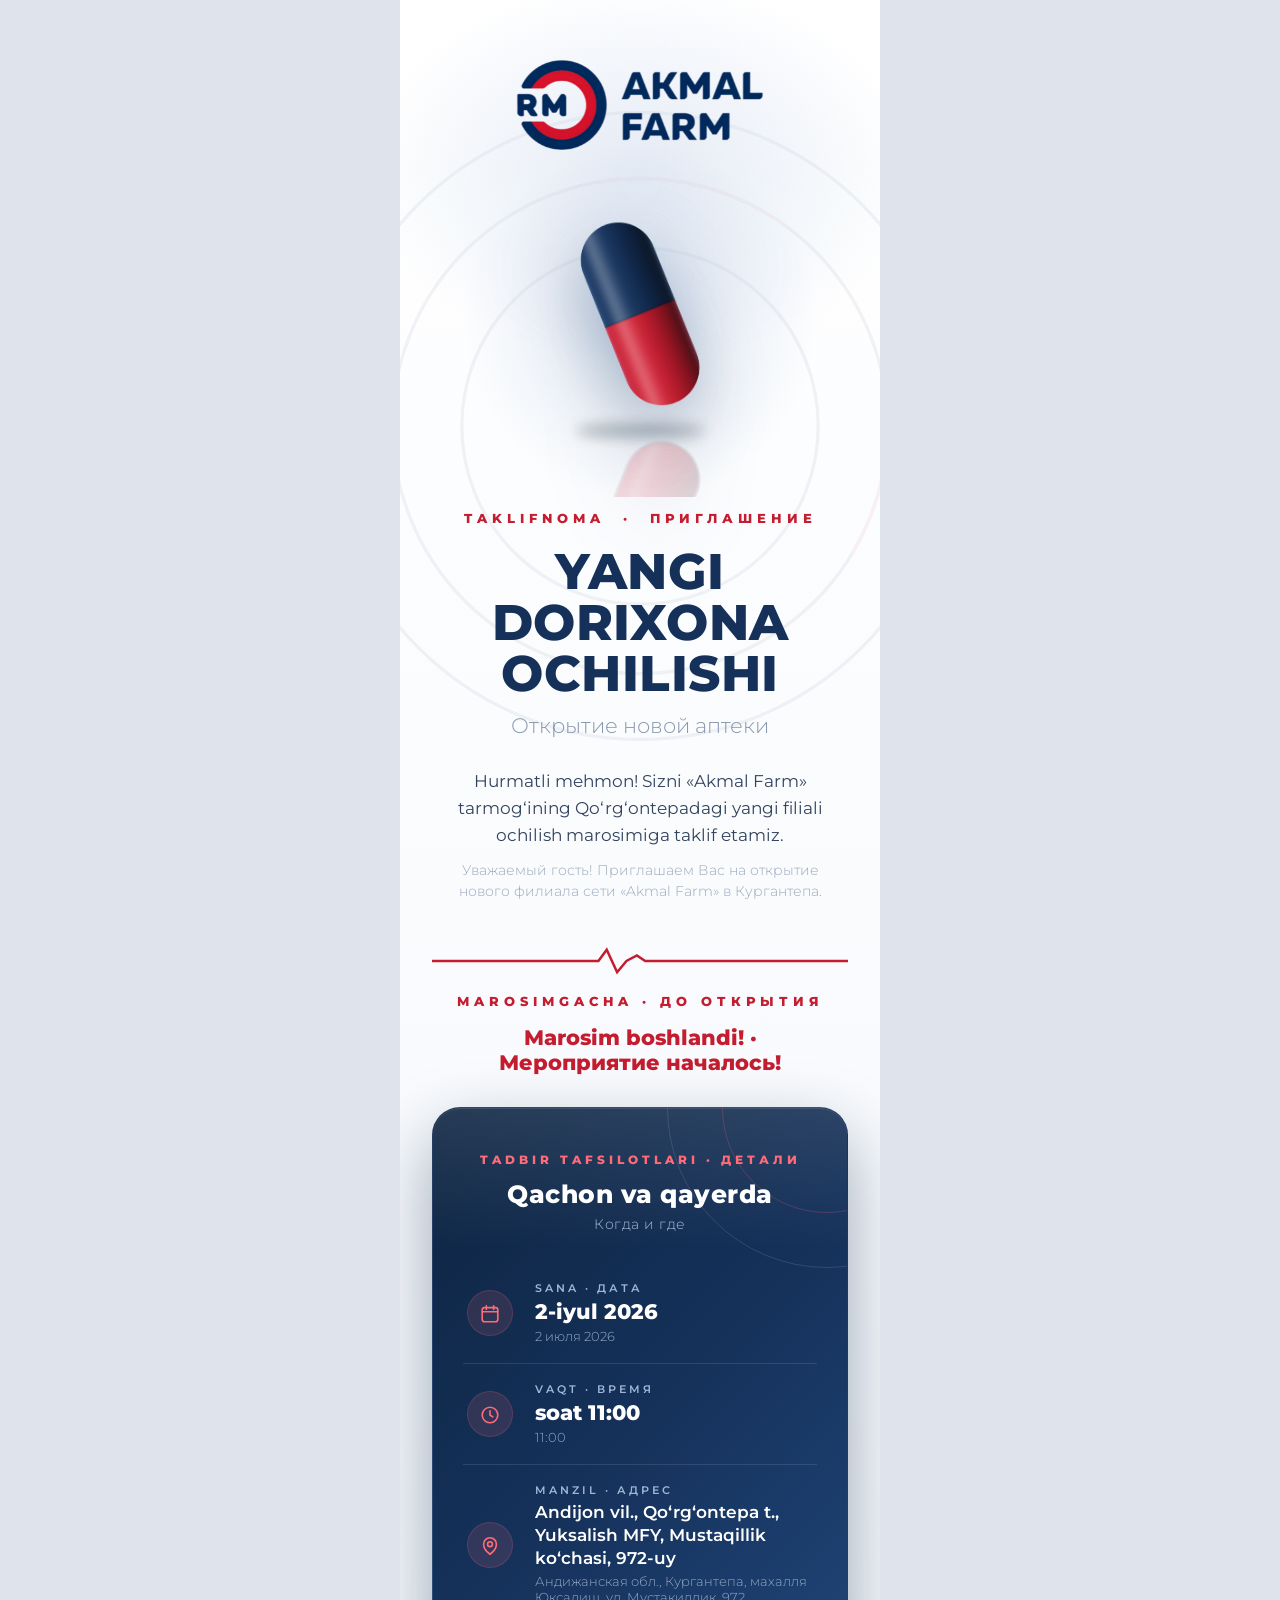
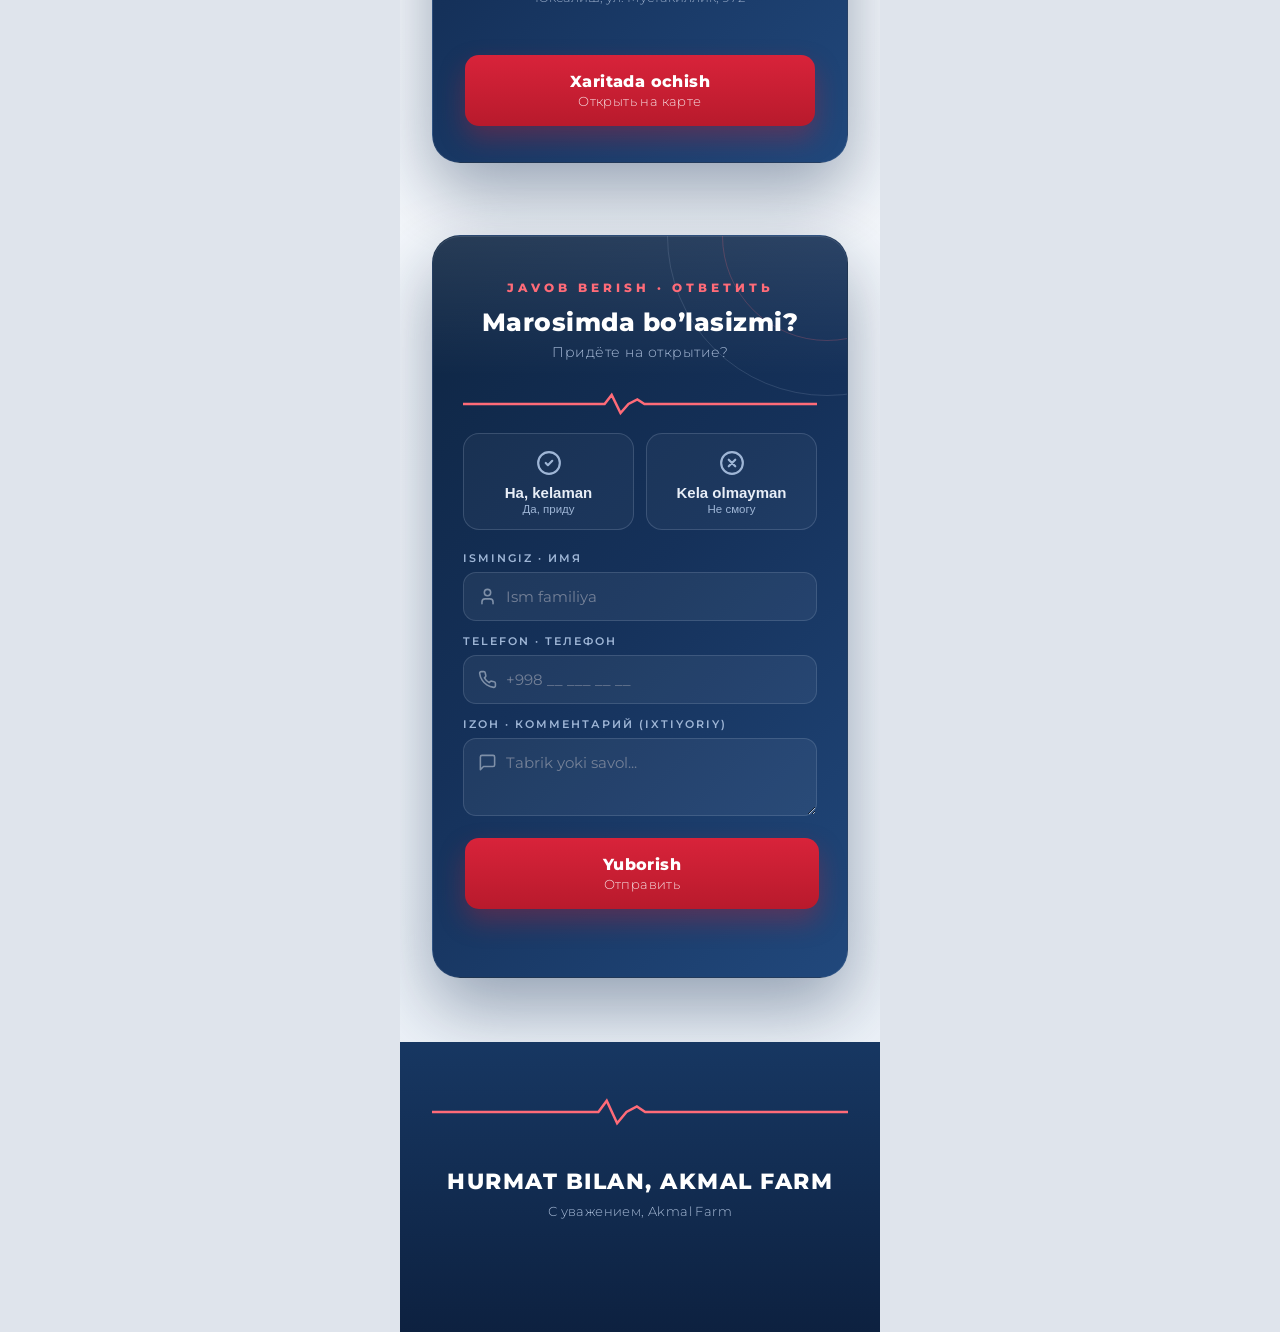
==== index.html @ 8a9b56ef "style: remove add-to-calendar, keep only the countdown" ====
<!DOCTYPE html><html lang="uz"><head><meta charset="UTF-8">
<meta name="viewport" content="width=device-width,initial-scale=1">
<title>Akmal Farm — Taklifnoma</title>

<style>
@font-face{font-family:'Mont';font-weight:300;font-style:normal;src:url([data-uri]) format('truetype');}
@font-face{font-family:'Mont';font-weight:400;font-style:normal;src:url([data-uri]) format('truetype');}
@font-face{font-family:'Mont';font-weight:600;font-style:normal;src:url([data-uri]) format('truetype');}
@font-face{font-family:'Mont';font-weight:800;font-style:normal;src:url([data-uri]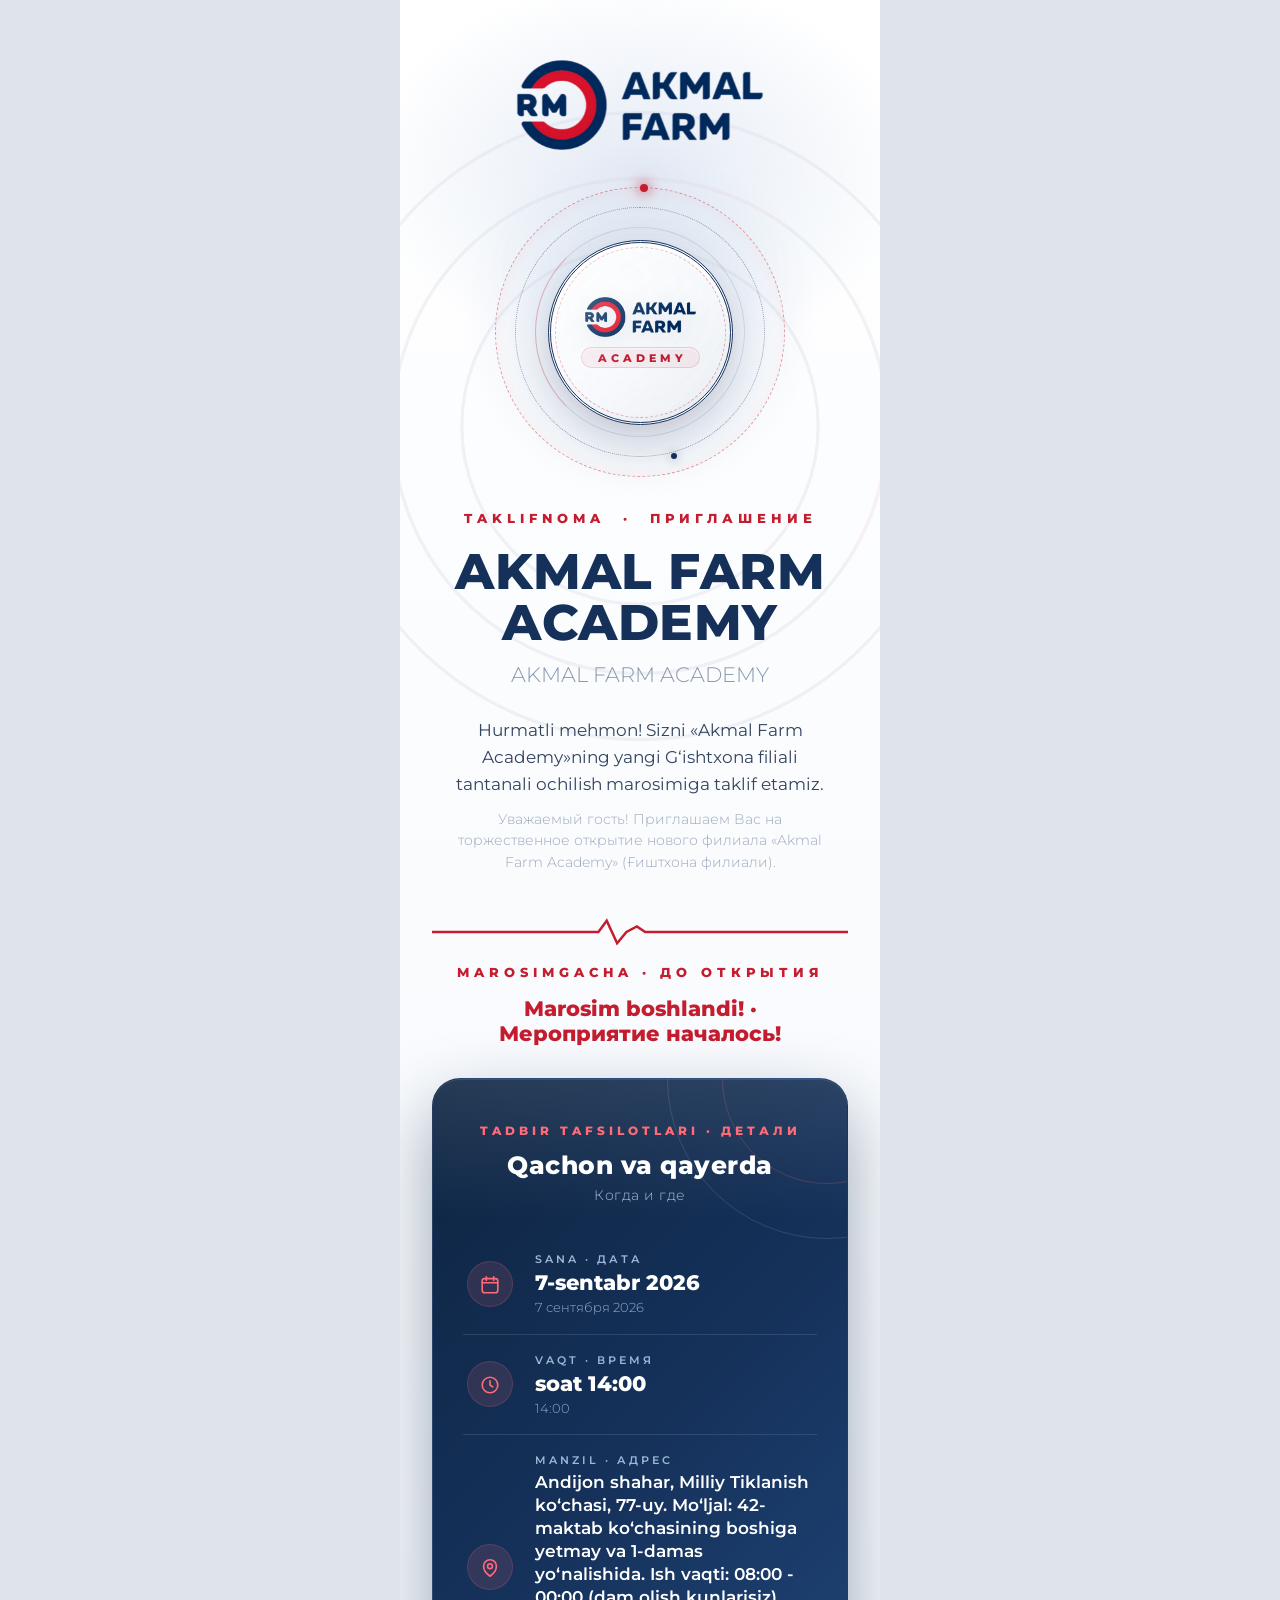
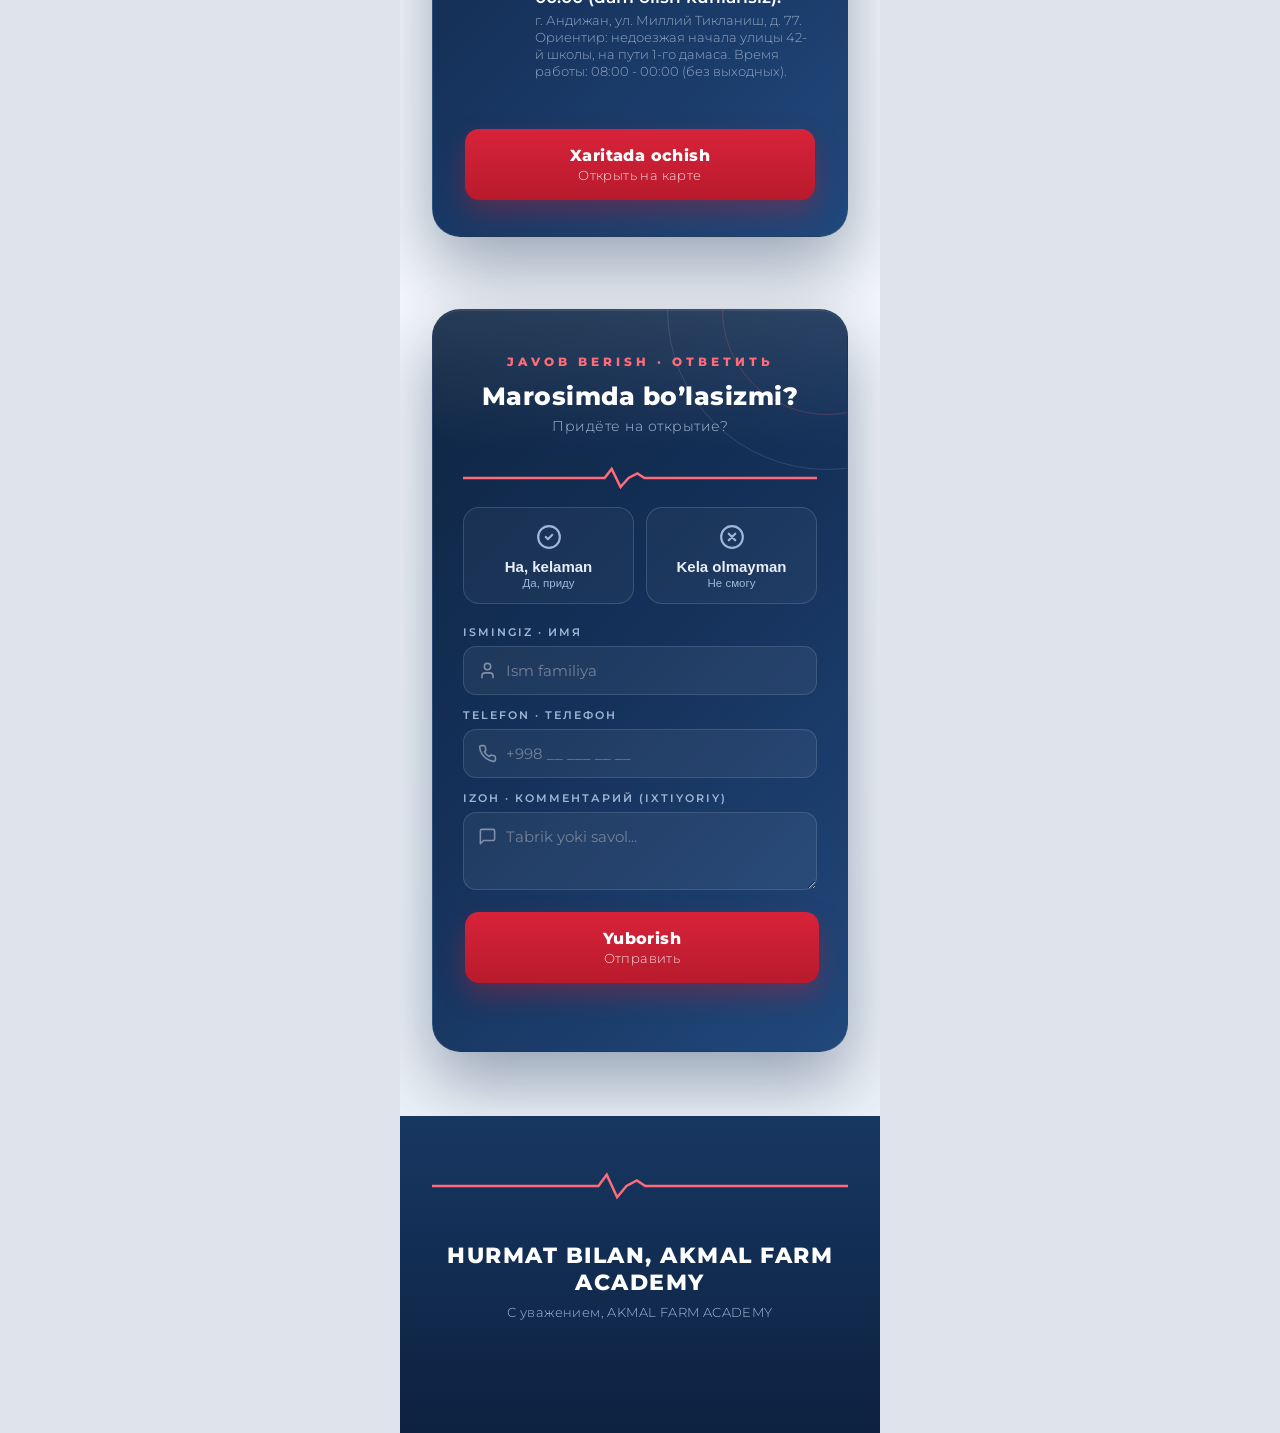
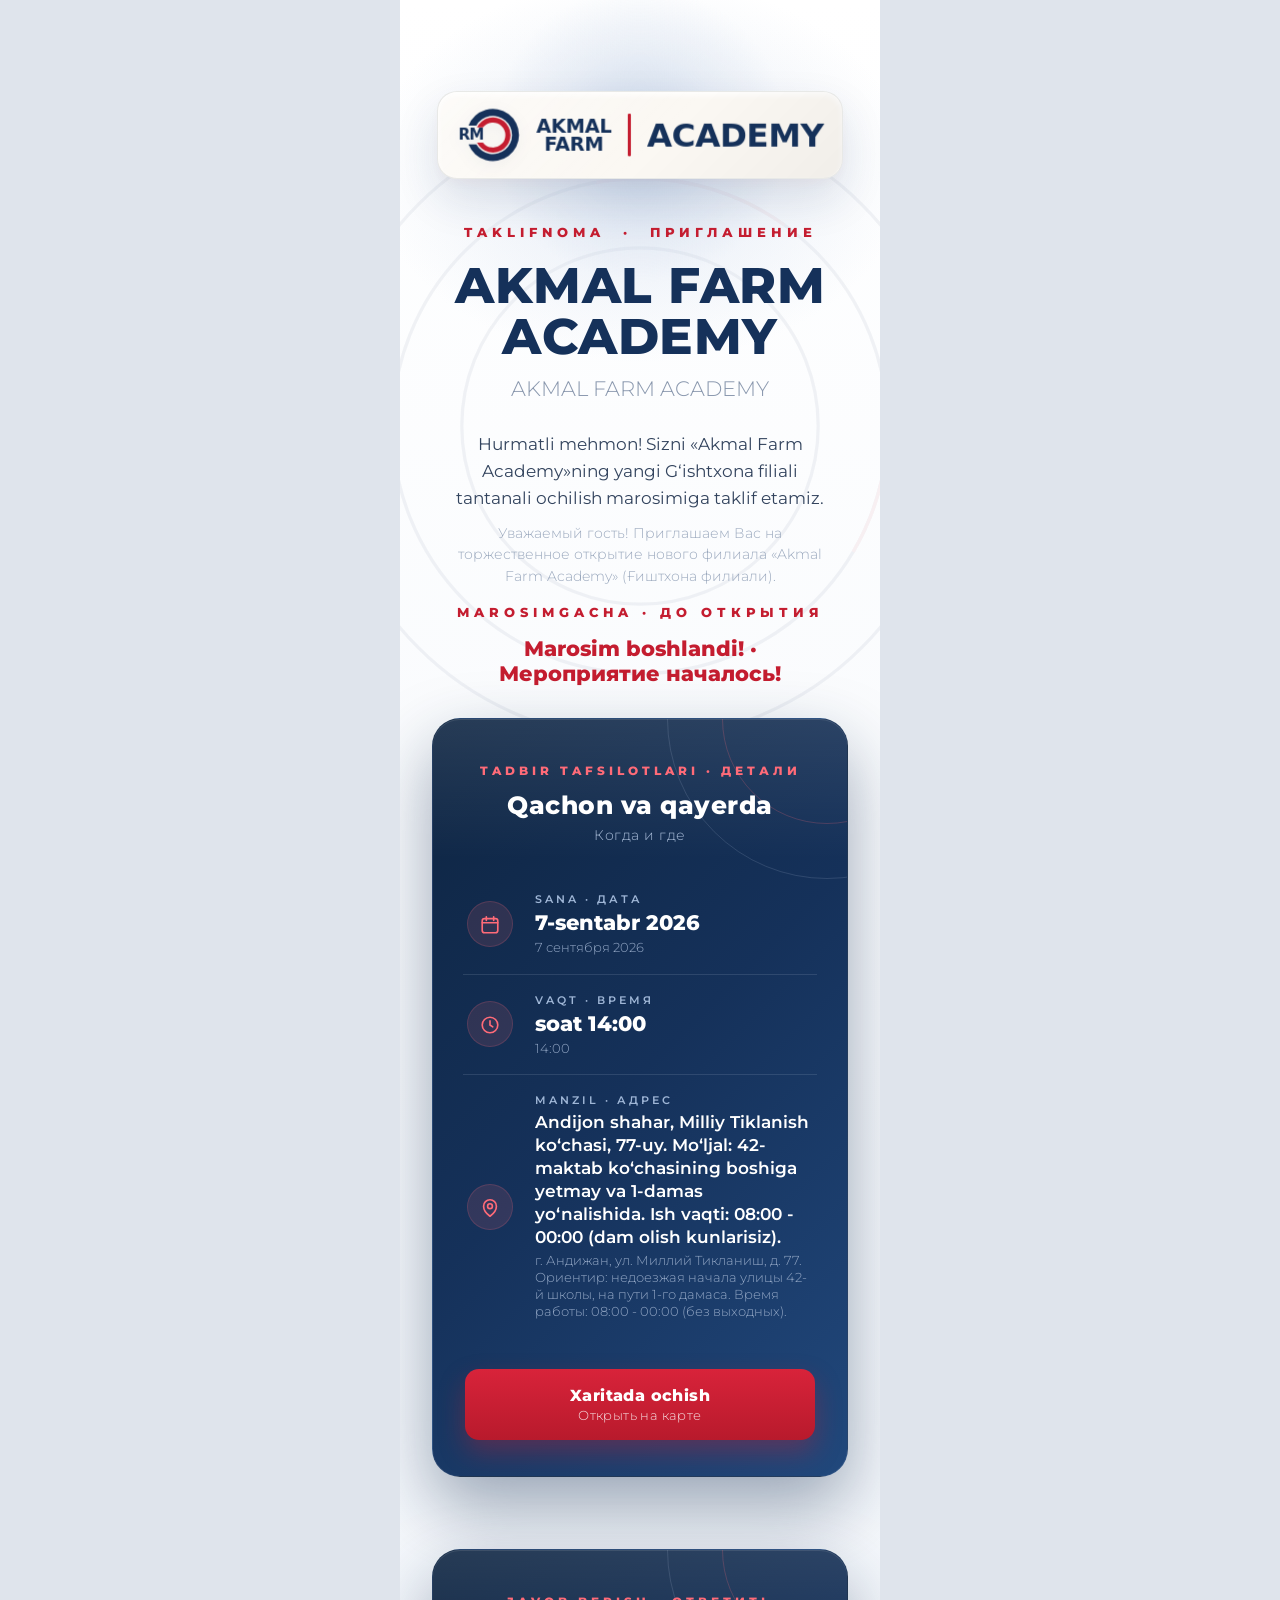
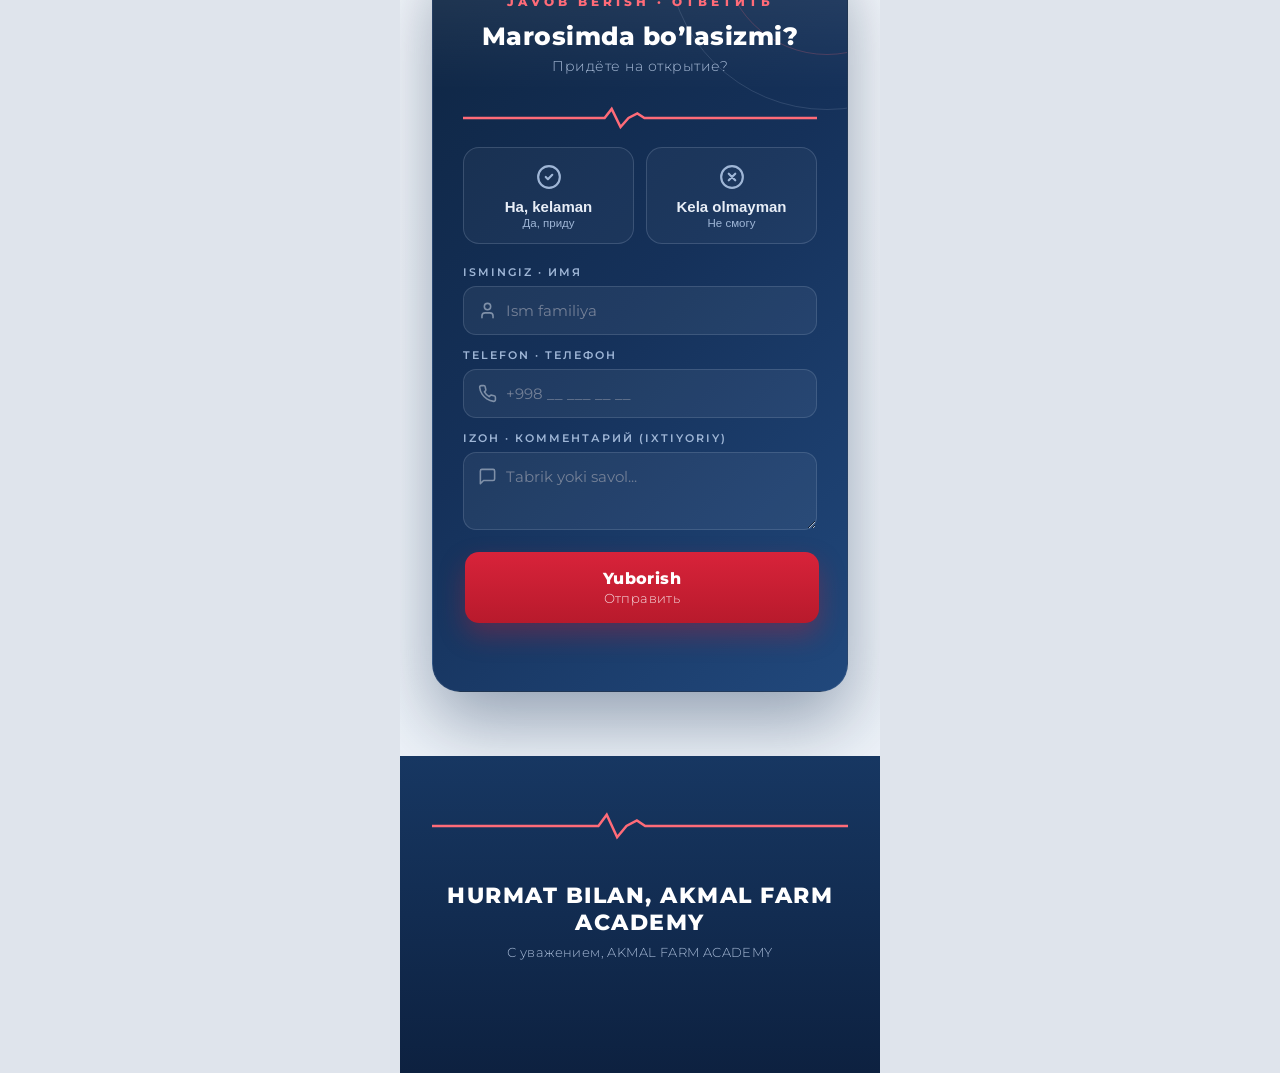
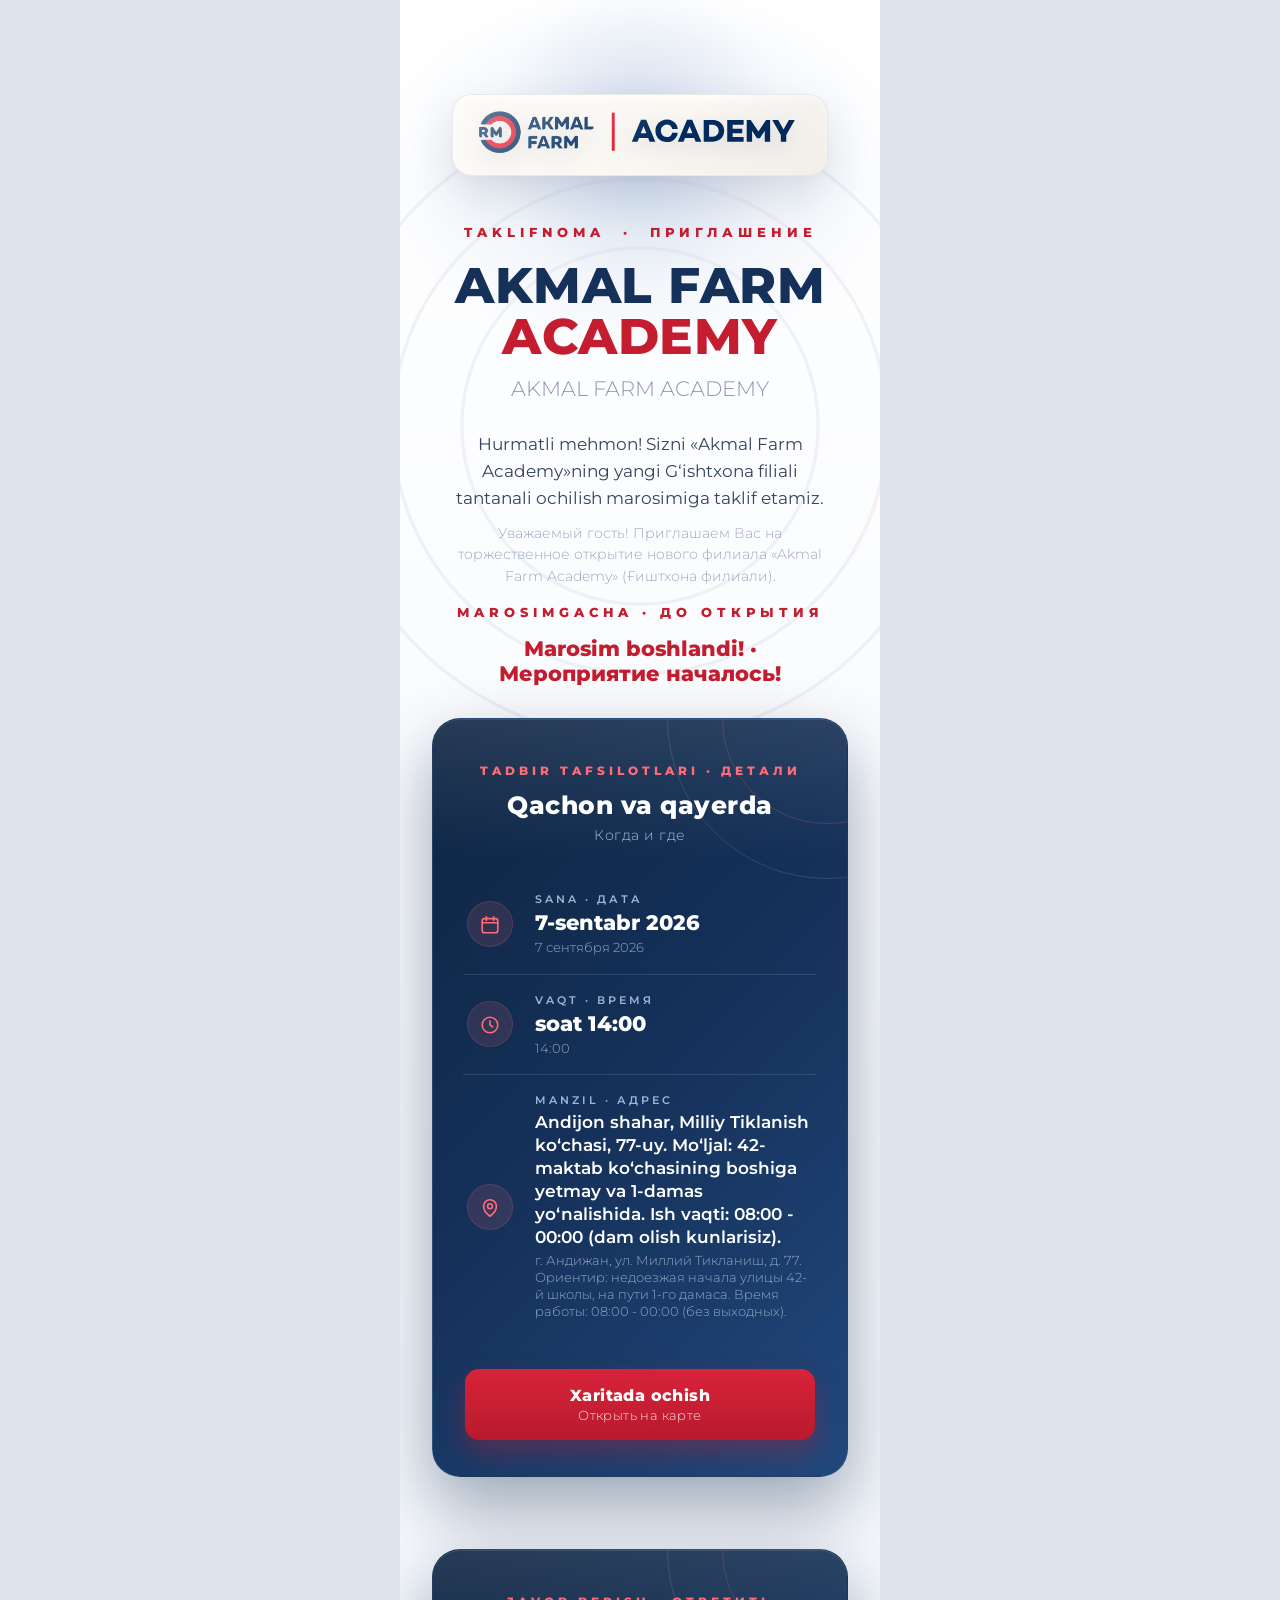
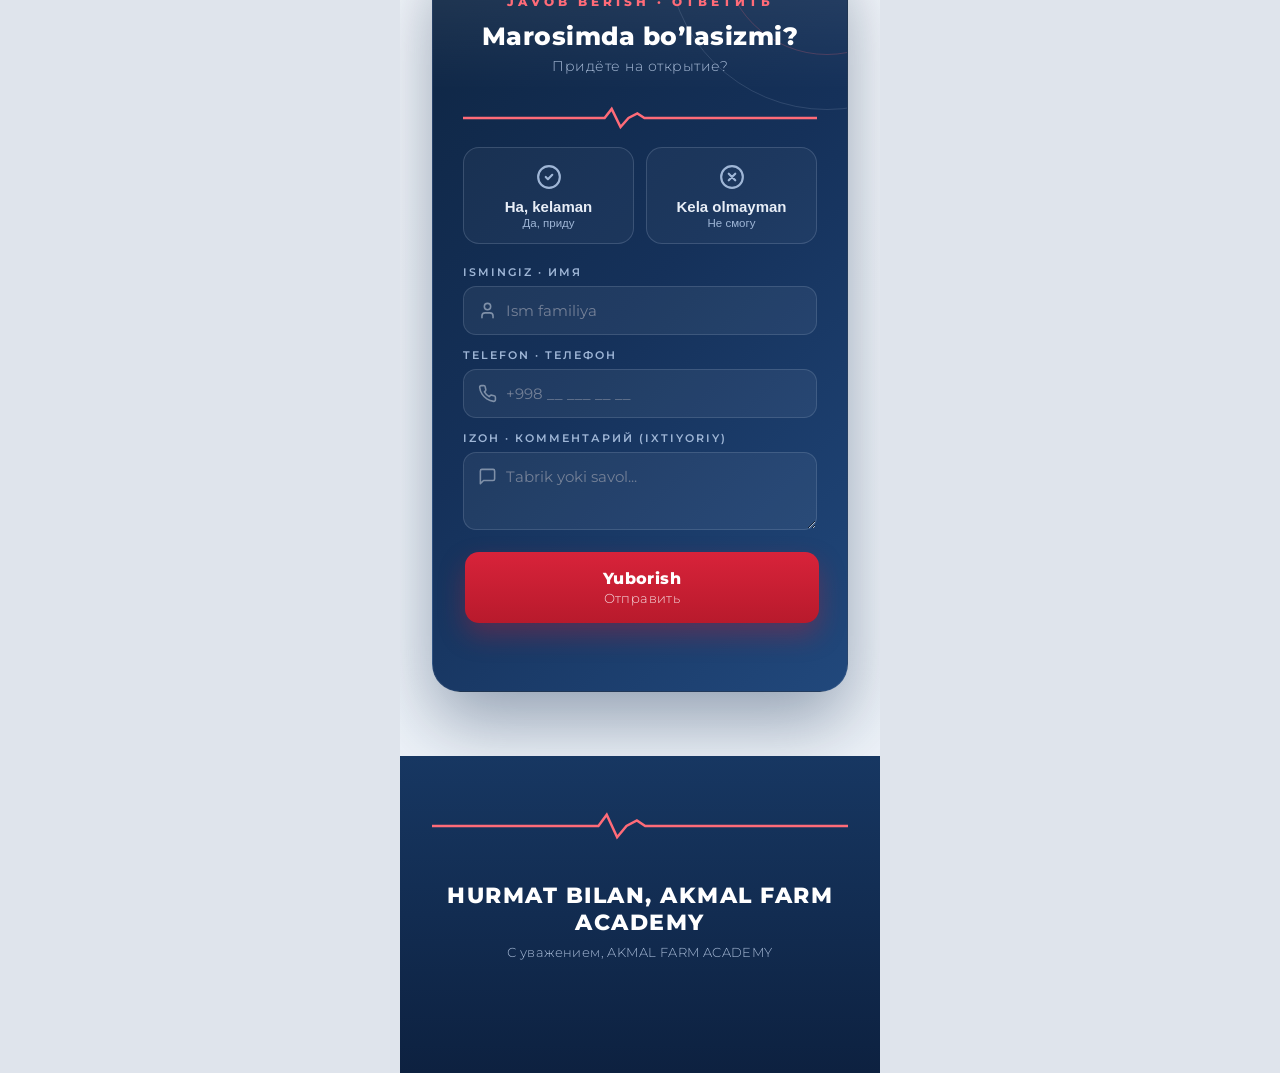
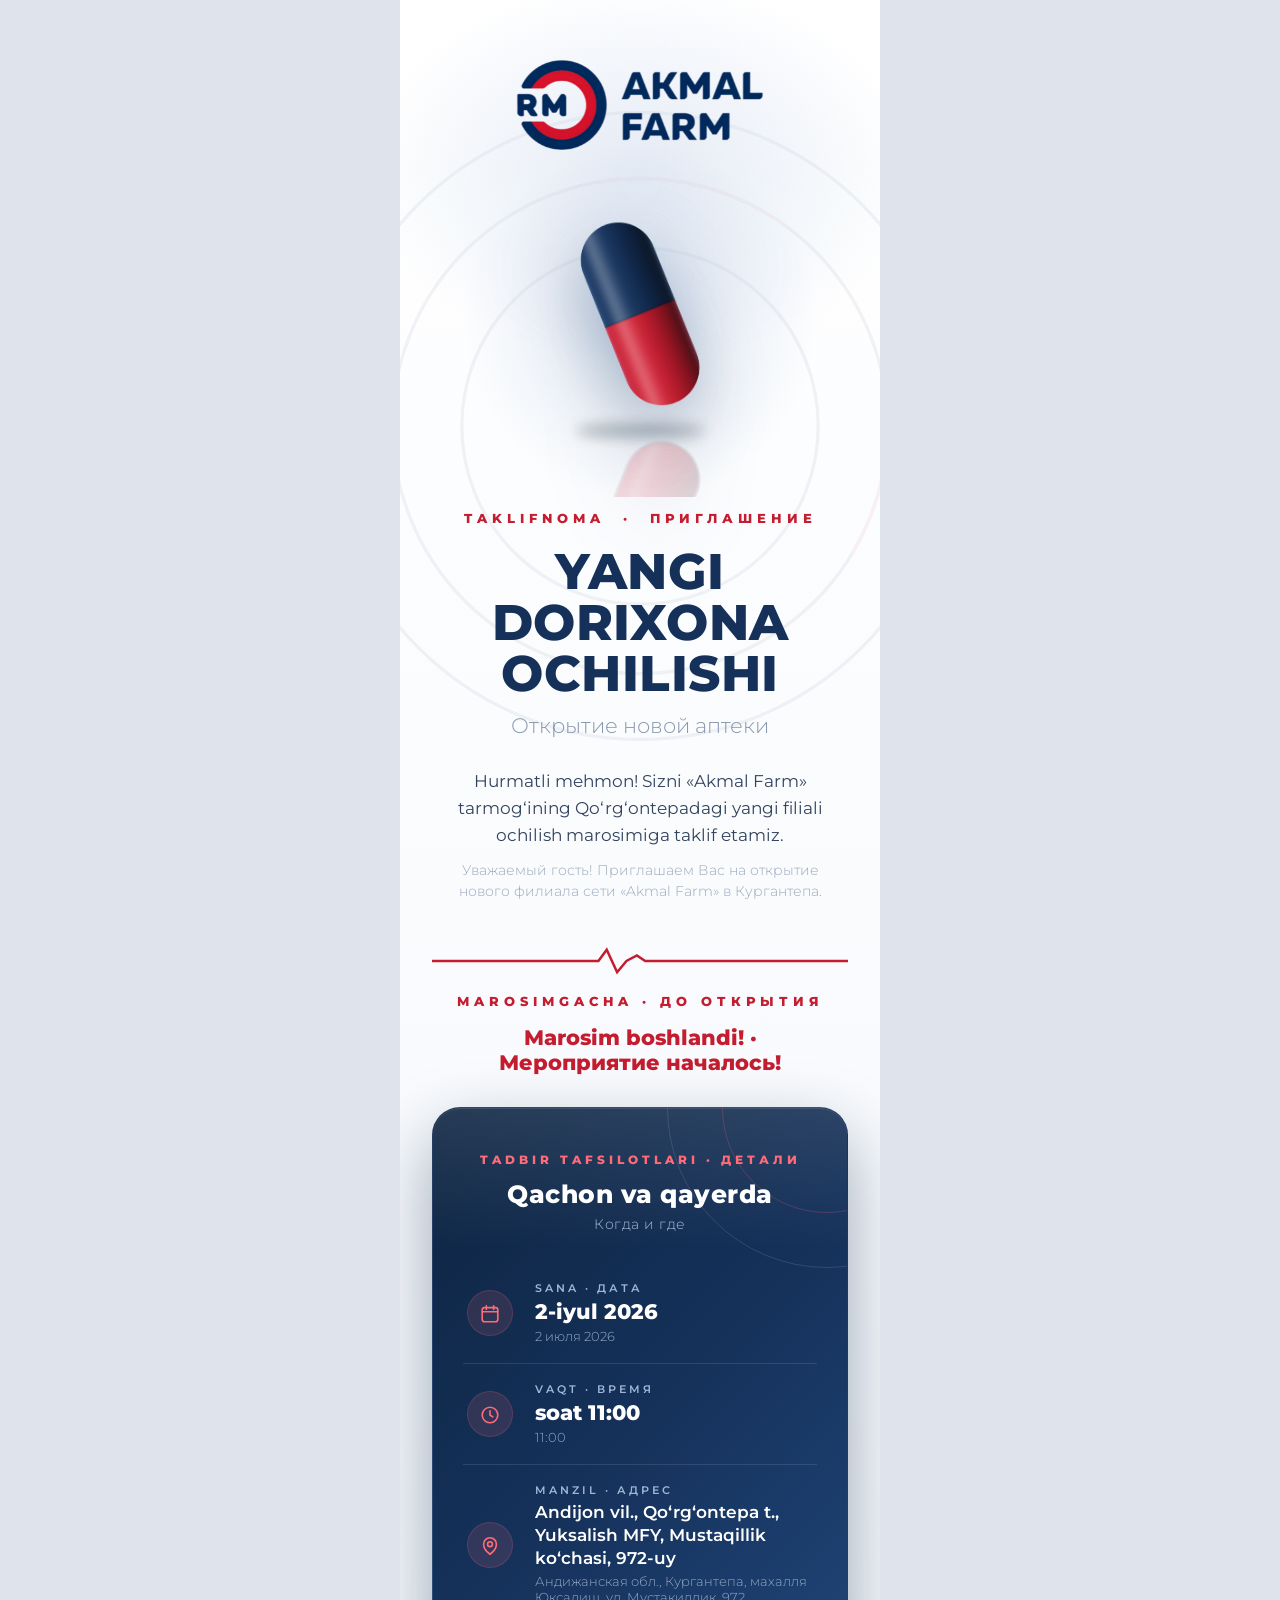
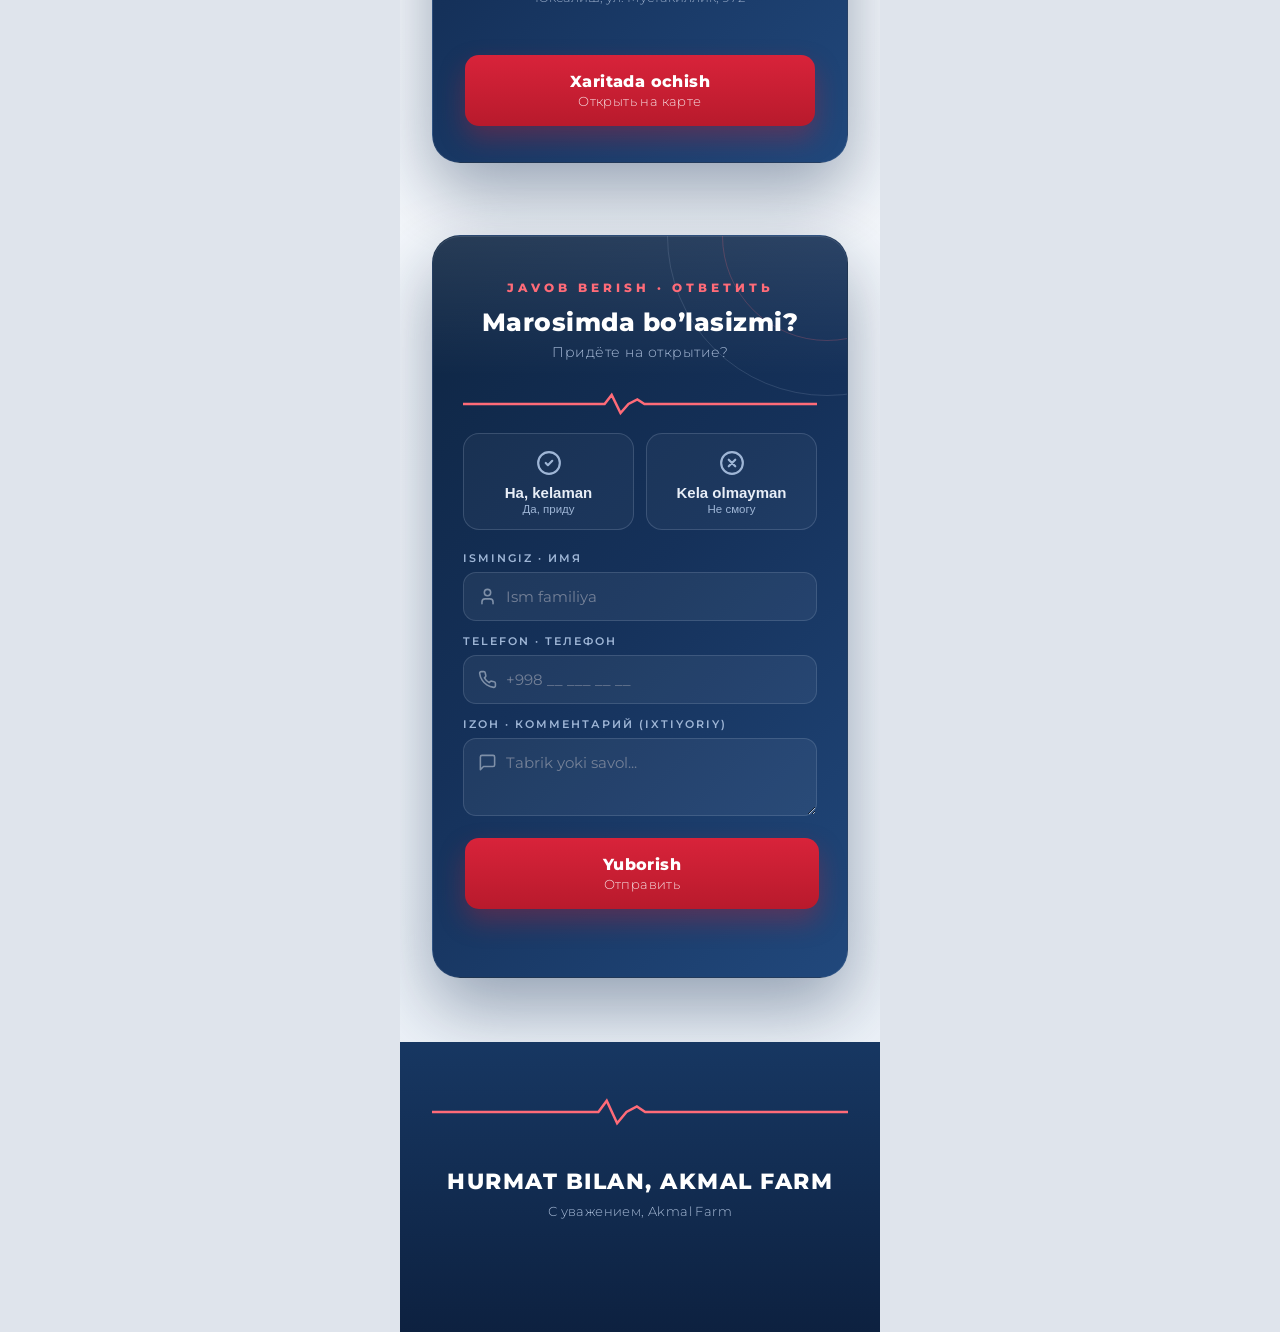
